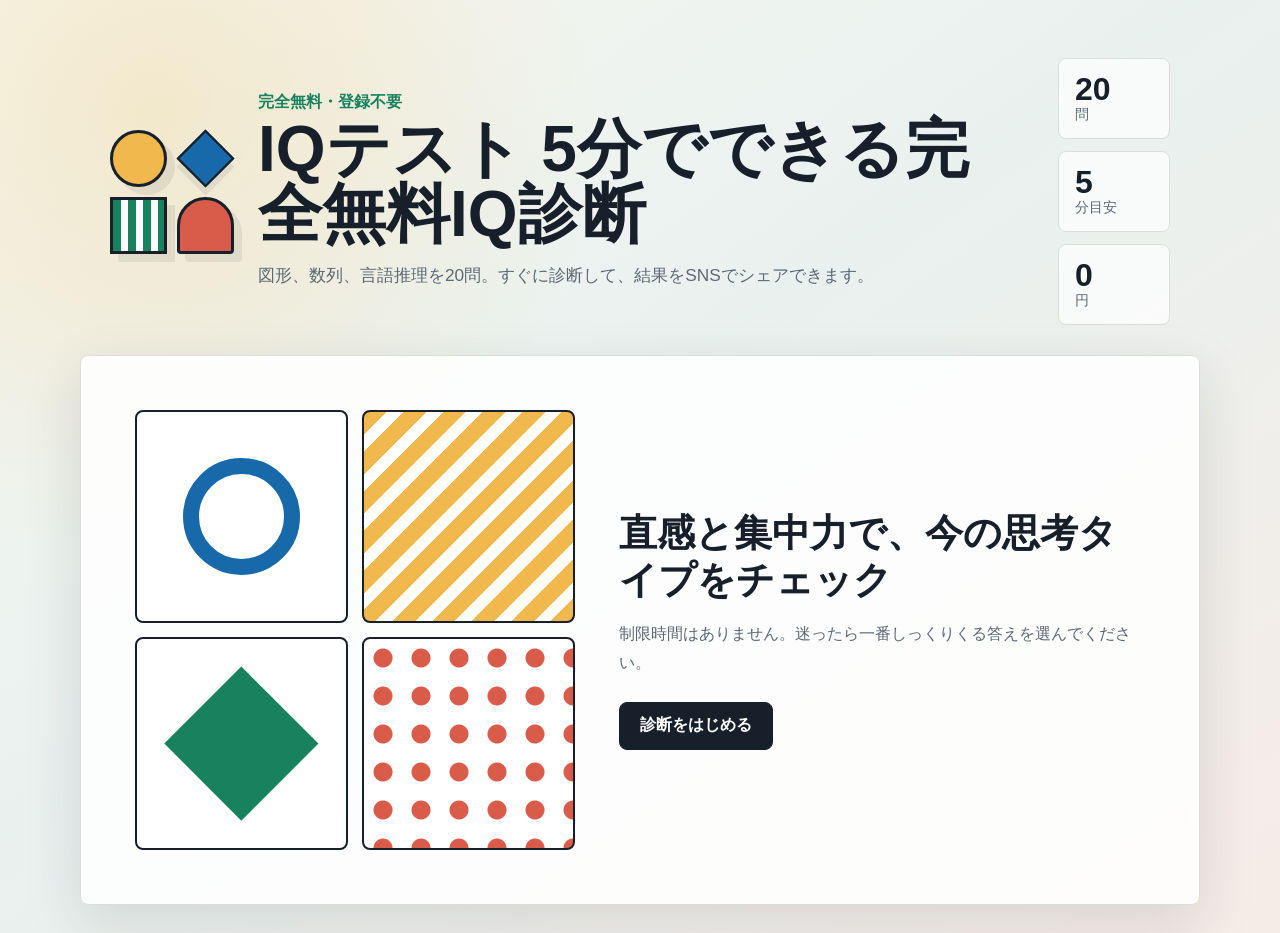
==== index.html @ eafe7147 "Add files via upload" ====
<!doctype html>
<html lang="ja">
<head>
  <meta charset="utf-8">
  <meta name="viewport" content="width=device-width, initial-scale=1">
  <meta name="description" content="完全無料のIQテスト。5分でできる20問の診断で、結果をSNSにシェアできます。">
  <title>IQテスト | 5分でできる完全無料IQ診断</title>
  <link rel="stylesheet" href="styles.css">
</head>
<body>
  <main class="app-shell">
    <section class="top-band" aria-label="IQテスト">
      <div class="brand-mark" aria-hidden="true">
        <span></span><span></span><span></span><span></span>
      </div>
      <div class="intro">
        <p class="eyebrow">完全無料・登録不要</p>
        <h1>IQテスト 5分でできる完全無料IQ診断</h1>
        <p class="lead">図形、数列、言語推理を20問。すぐに診断して、結果をSNSでシェアできます。</p>
      </div>
      <div class="stats" aria-label="テスト概要">
        <div><strong>20</strong><span>問</span></div>
        <div><strong>5</strong><span>分目安</span></div>
        <div><strong>0</strong><span>円</span></div>
      </div>
    </section>

    <section class="test-panel" aria-live="polite">
      <div id="startView" class="start-view">
        <div class="sample-grid" aria-hidden="true">
          <div class="tile circle"></div>
          <div class="tile bars"></div>
          <div class="tile diamond"></div>
          <div class="tile dots"></div>
        </div>
        <div class="start-copy">
          <h2>直感と集中力で、今の思考タイプをチェック</h2>
          <p>制限時間はありません。迷ったら一番しっくりくる答えを選んでください。</p>
          <button id="startButton" class="primary-button" type="button">診断をはじめる</button>
        </div>
      </div>

      <div id="quizView" class="quiz-view hidden">
        <div class="progress-row">
          <span id="questionCount">1 / 20</span>
          <div class="progress-track" aria-hidden="true"><span id="progressFill"></span></div>
        </div>
        <div id="visual" class="question-visual" aria-hidden="true"></div>
        <h2 id="questionText"></h2>
        <div id="answers" class="answers"></div>
      </div>

      <div id="resultView" class="result-view hidden">
        <p class="eyebrow">診断結果</p>
        <h2 id="resultTitle"></h2>
        <div class="score-ring" aria-label="推定IQ">
          <span id="iqScore">100</span>
          <small>推定IQ</small>
        </div>
        <p id="resultCopy"></p>
        <div class="share-row">
          <button id="nativeShare" class="primary-button" type="button">SNSでシェア</button>
          <a id="xShare" class="share-link" target="_blank" rel="noreferrer">Xで共有</a>
          <a id="lineShare" class="share-link" target="_blank" rel="noreferrer">LINEで送る</a>
        </div>
        <button id="retryButton" class="ghost-button" type="button">もう一度診断する</button>
      </div>
    </section>
  </main>

  <script src="script.js"></script>
</body>
</html>
---- styles.css ----
:root {
  color-scheme: light;
  --ink: #17202a;
  --muted: #5c6875;
  --paper: #f6f7f4;
  --panel: #ffffff;
  --line: #d9dfd8;
  --blue: #1769aa;
  --green: #18825f;
  --red: #d95c4b;
  --yellow: #f0b84d;
  --shadow: 0 20px 60px rgba(23, 32, 42, .12);
}

* {
  box-sizing: border-box;
}

body {
  margin: 0;
  min-height: 100vh;
  font-family: "Segoe UI", "Hiragino Kaku Gothic ProN", Meiryo, sans-serif;
  color: var(--ink);
  background:
    radial-gradient(circle at 12% 12%, rgba(240, 184, 77, .22), transparent 28rem),
    linear-gradient(145deg, #f7f7f0 0%, #e9f1ef 46%, #f6ece7 100%);
}

button, a {
  font: inherit;
}

.app-shell {
  width: min(1120px, calc(100% - 32px));
  margin: 0 auto;
  padding: 28px 0;
}

.top-band {
  display: grid;
  grid-template-columns: auto 1fr auto;
  gap: 24px;
  align-items: center;
  min-height: 220px;
  padding: 30px;
}

.brand-mark {
  width: 124px;
  height: 124px;
  display: grid;
  grid-template-columns: repeat(2, 1fr);
  gap: 10px;
}

.brand-mark span {
  border: 3px solid var(--ink);
  background: var(--panel);
  box-shadow: 8px 8px 0 rgba(23, 32, 42, .08);
}

.brand-mark span:nth-child(1) {
  border-radius: 50%;
  background: var(--yellow);
}

.brand-mark span:nth-child(2) {
  background: var(--blue);
  transform: rotate(45deg) scale(.72);
}

.brand-mark span:nth-child(3) {
  background: repeating-linear-gradient(90deg, var(--green) 0 8px, #fff 8px 15px);
}

.brand-mark span:nth-child(4) {
  border-radius: 50% 50% 4px 4px;
  background: var(--red);
}

.intro h1 {
  margin: 4px 0 12px;
  max-width: 720px;
  font-size: clamp(2rem, 5vw, 4.7rem);
  line-height: 1.02;
  letter-spacing: 0;
}

.eyebrow {
  margin: 0;
  font-weight: 800;
  color: var(--green);
}

.lead {
  max-width: 680px;
  margin: 0;
  color: var(--muted);
  font-size: 1.08rem;
  line-height: 1.8;
}

.stats {
  display: grid;
  gap: 12px;
}

.stats div {
  width: 112px;
  padding: 14px 16px;
  border: 1px solid var(--line);
  border-radius: 8px;
  background: rgba(255, 255, 255, .72);
}

.stats strong {
  display: block;
  font-size: 2rem;
  line-height: 1;
}

.stats span {
  color: var(--muted);
  font-size: .88rem;
}

.test-panel {
  min-height: 540px;
  border: 1px solid var(--line);
  border-radius: 8px;
  background: rgba(255, 255, 255, .88);
  box-shadow: var(--shadow);
  overflow: hidden;
}

.start-view,
.quiz-view,
.result-view {
  padding: clamp(24px, 5vw, 54px);
}

.start-view {
  display: grid;
  grid-template-columns: minmax(280px, 440px) 1fr;
  gap: 44px;
  align-items: center;
}

.sample-grid {
  display: grid;
  grid-template-columns: repeat(2, minmax(120px, 1fr));
  gap: 14px;
  aspect-ratio: 1;
}

.tile {
  border: 2px solid var(--ink);
  border-radius: 8px;
  background: #fff;
  position: relative;
  overflow: hidden;
}

.tile.circle::after {
  content: "";
  position: absolute;
  inset: 22%;
  border: 16px solid var(--blue);
  border-radius: 50%;
}

.tile.bars {
  background: repeating-linear-gradient(135deg, var(--yellow) 0 16px, #fff 16px 28px);
}

.tile.diamond::after {
  content: "";
  position: absolute;
  width: 52%;
  height: 52%;
  left: 24%;
  top: 24%;
  background: var(--green);
  transform: rotate(45deg);
}

.tile.dots {
  background-image: radial-gradient(circle, var(--red) 0 9px, transparent 10px);
  background-size: 38px 38px;
}

.start-copy h2,
.quiz-view h2,
.result-view h2 {
  margin: 0 0 16px;
  font-size: clamp(1.55rem, 3vw, 2.65rem);
  line-height: 1.22;
  letter-spacing: 0;
}

.start-copy p,
.result-view p {
  margin: 0 0 24px;
  color: var(--muted);
  line-height: 1.8;
}

.primary-button,
.ghost-button,
.share-link {
  display: inline-flex;
  align-items: center;
  justify-content: center;
  min-height: 48px;
  padding: 0 20px;
  border-radius: 8px;
  border: 1px solid var(--ink);
  cursor: pointer;
  text-decoration: none;
  font-weight: 800;
}

.primary-button {
  color: #fff;
  background: var(--ink);
}

.ghost-button,
.share-link {
  color: var(--ink);
  background: #fff;
}

.progress-row {
  display: grid;
  grid-template-columns: auto 1fr;
  gap: 16px;
  align-items: center;
  margin-bottom: 26px;
  color: var(--muted);
  font-weight: 700;
}

.progress-track {
  height: 10px;
  border-radius: 999px;
  background: #e7ebe5;
  overflow: hidden;
}

.progress-track span {
  display: block;
  width: 0;
  height: 100%;
  background: linear-gradient(90deg, var(--green), var(--blue));
  transition: width .25s ease;
}

.question-visual {
  min-height: 150px;
  margin-bottom: 26px;
  display: flex;
  align-items: center;
  gap: 12px;
  flex-wrap: wrap;
}

.visual-card {
  width: 104px;
  height: 104px;
  border: 2px solid var(--ink);
  border-radius: 8px;
  background: #fff;
  display: grid;
  place-items: center;
  font-size: 1.8rem;
  font-weight: 900;
}

.visual-shape {
  width: 54px;
  height: 54px;
  background: var(--blue);
}

.shape-circle {
  border-radius: 50%;
}

.shape-diamond {
  transform: rotate(45deg);
  background: var(--green);
}

.shape-triangle {
  width: 0;
  height: 0;
  border-left: 32px solid transparent;
  border-right: 32px solid transparent;
  border-bottom: 58px solid var(--red);
  background: transparent;
}

.shape-stripes {
  background: repeating-linear-gradient(90deg, var(--yellow) 0 10px, var(--ink) 10px 14px);
}

.answers {
  display: grid;
  grid-template-columns: repeat(2, minmax(0, 1fr));
  gap: 12px;
}

.answer-button {
  min-height: 64px;
  padding: 14px 16px;
  border: 1px solid var(--line);
  border-radius: 8px;
  background: #fff;
  color: var(--ink);
  text-align: left;
  cursor: pointer;
  transition: transform .16s ease, border-color .16s ease, box-shadow .16s ease;
}

.answer-button:hover {
  transform: translateY(-2px);
  border-color: var(--blue);
  box-shadow: 0 10px 24px rgba(23, 105, 170, .14);
}

.result-view {
  text-align: center;
}

.score-ring {
  width: 180px;
  height: 180px;
  margin: 10px auto 22px;
  border: 14px solid var(--green);
  border-left-color: var(--yellow);
  border-bottom-color: var(--blue);
  border-radius: 50%;
  display: grid;
  place-items: center;
  background: #fff;
}

.score-ring span {
  display: block;
  font-size: 3.4rem;
  font-weight: 900;
  line-height: .9;
}

.score-ring small {
  color: var(--muted);
  font-weight: 800;
}

.share-row {
  display: flex;
  flex-wrap: wrap;
  justify-content: center;
  gap: 10px;
  margin: 22px 0 14px;
}

.hidden {
  display: none;
}

@media (max-width: 820px) {
  .top-band,
  .start-view {
    grid-template-columns: 1fr;
  }

  .brand-mark {
    width: 96px;
    height: 96px;
  }

  .stats {
    grid-template-columns: repeat(3, 1fr);
  }

  .stats div {
    width: auto;
  }

  .answers {
    grid-template-columns: 1fr;
  }

  .question-visual {
    min-height: 120px;
  }

  .visual-card {
    width: 78px;
    height: 78px;
  }
}

@media (max-width: 520px) {
  .app-shell {
    width: min(100% - 20px, 1120px);
    padding: 10px 0;
  }

  .top-band {
    padding: 18px 4px 24px;
  }

  .test-panel {
    min-height: 520px;
  }

  .stats {
    gap: 8px;
  }

  .stats div {
    padding: 10px;
  }

  .share-row > * {
    width: 100%;
  }
}
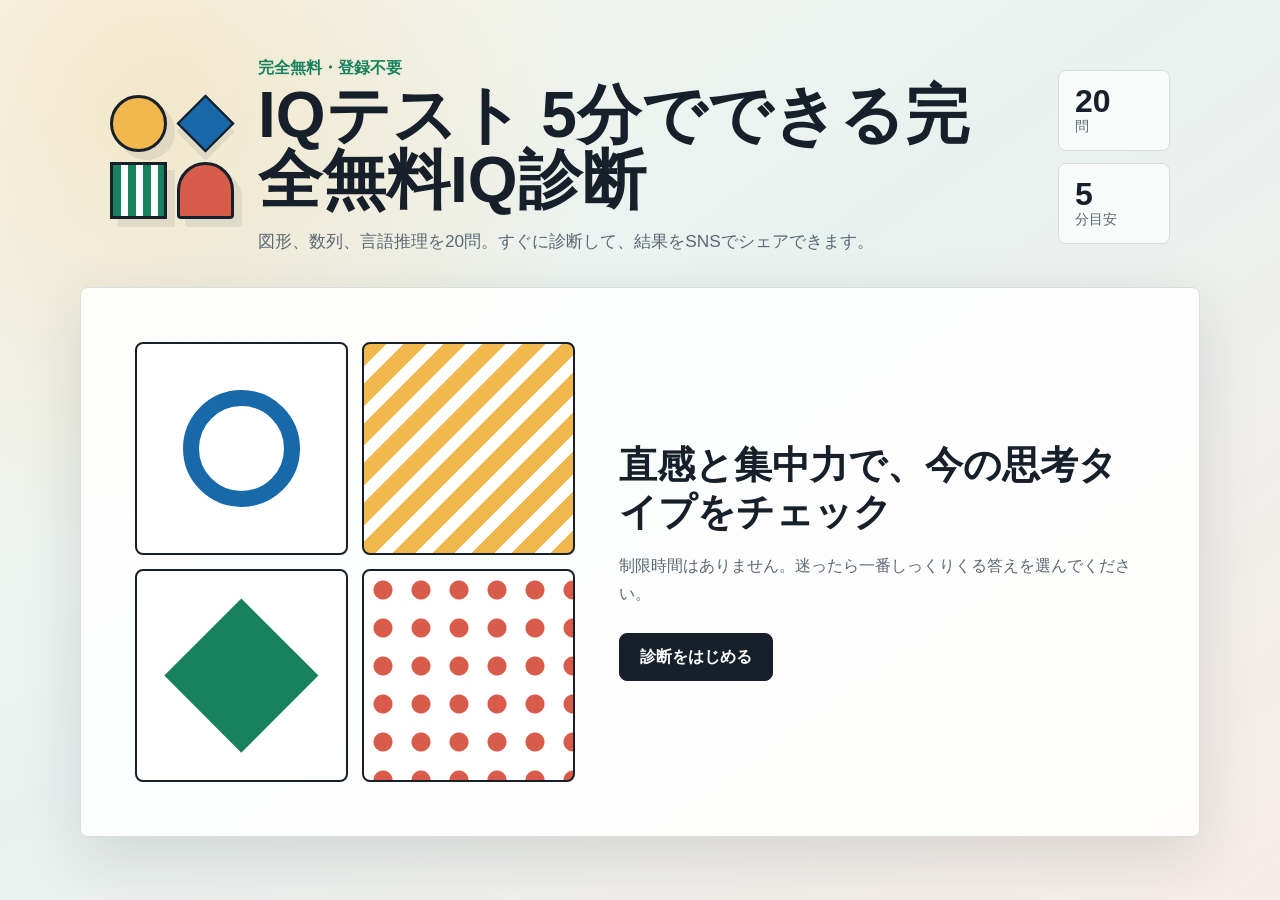
==== commit 7d2816f1: "Add files via upload" ====
--- a/index.html
+++ b/index.html
@@ -21,7 +21,6 @@
       <div class="stats" aria-label="テスト概要">
         <div><strong>20</strong><span>問</span></div>
         <div><strong>5</strong><span>分目安</span></div>
-        <div><strong>0</strong><span>円</span></div>
       </div>
     </section>
 
--- a/styles.css
+++ b/styles.css
@@ -382,7 +382,7 @@
   }
 
   .stats {
-    grid-template-columns: repeat(3, 1fr);
+    grid-template-columns: repeat(2, 1fr);
   }
 
   .stats div {
